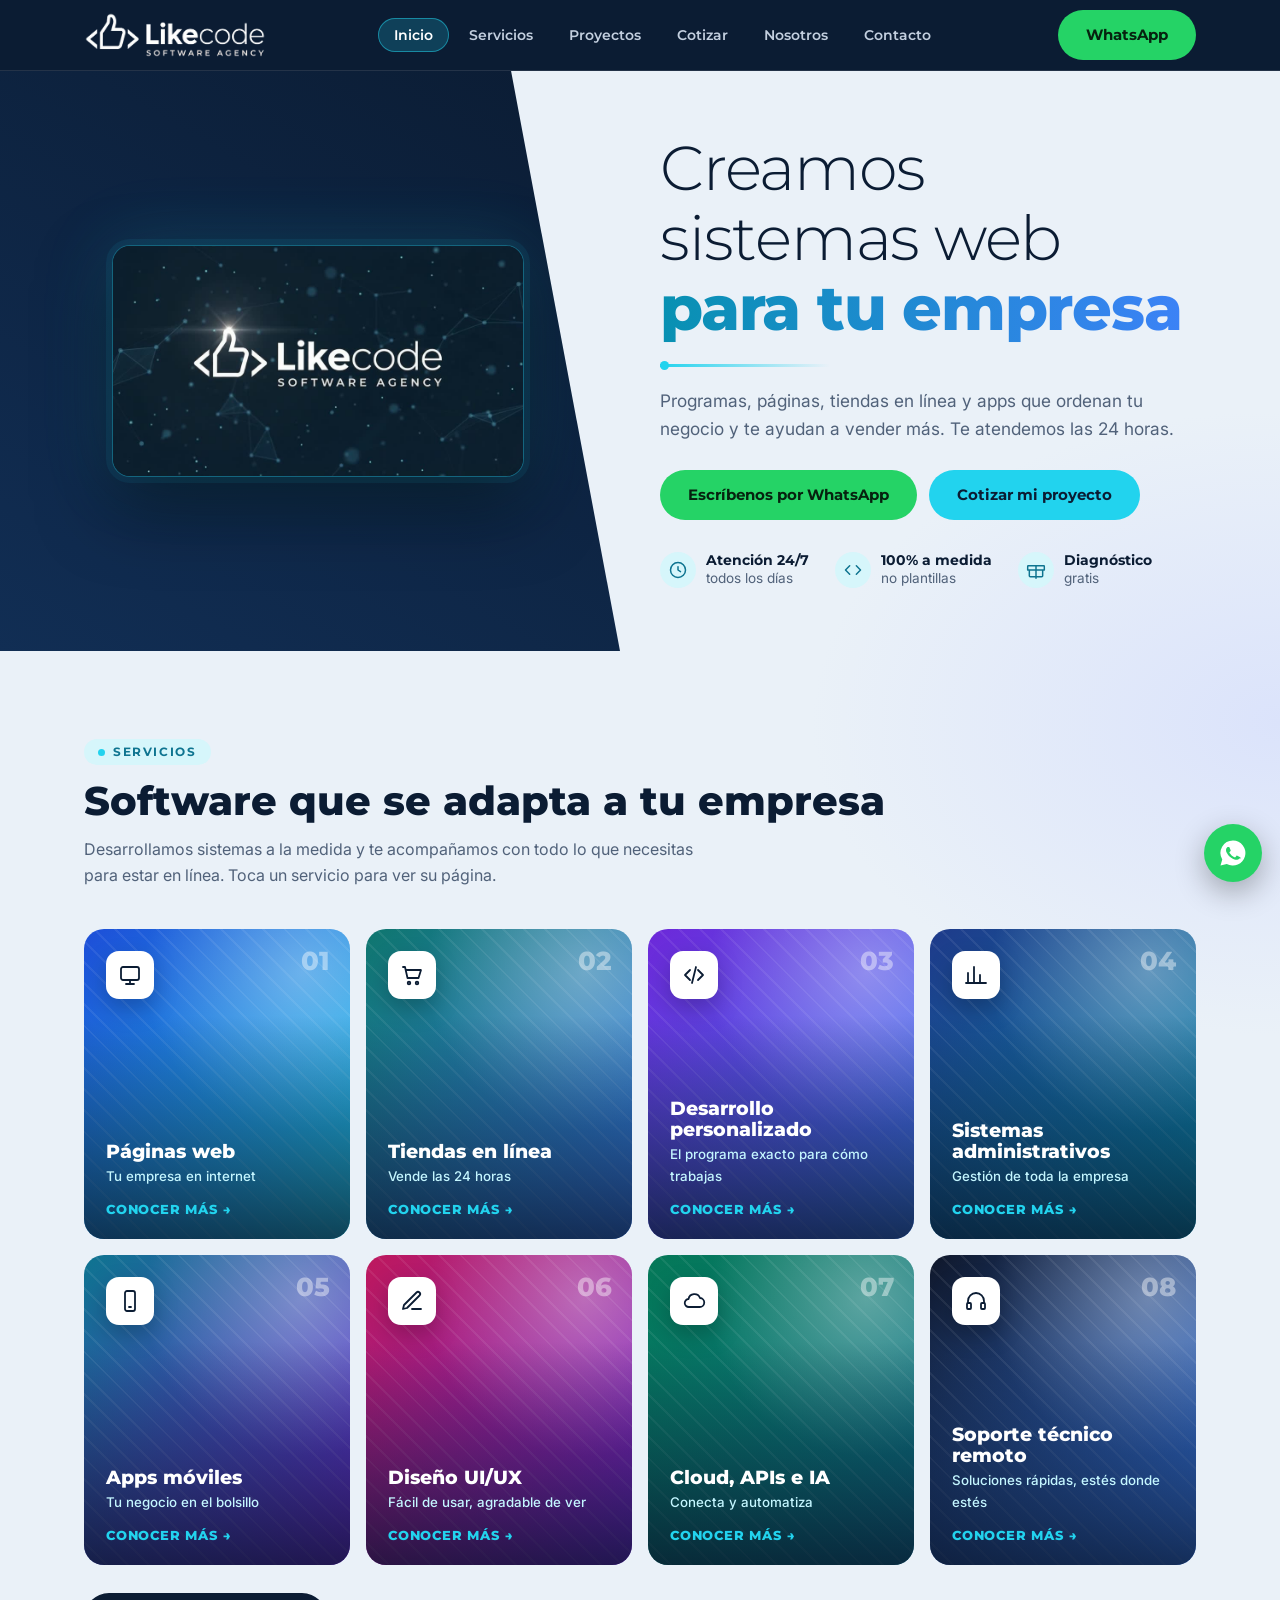
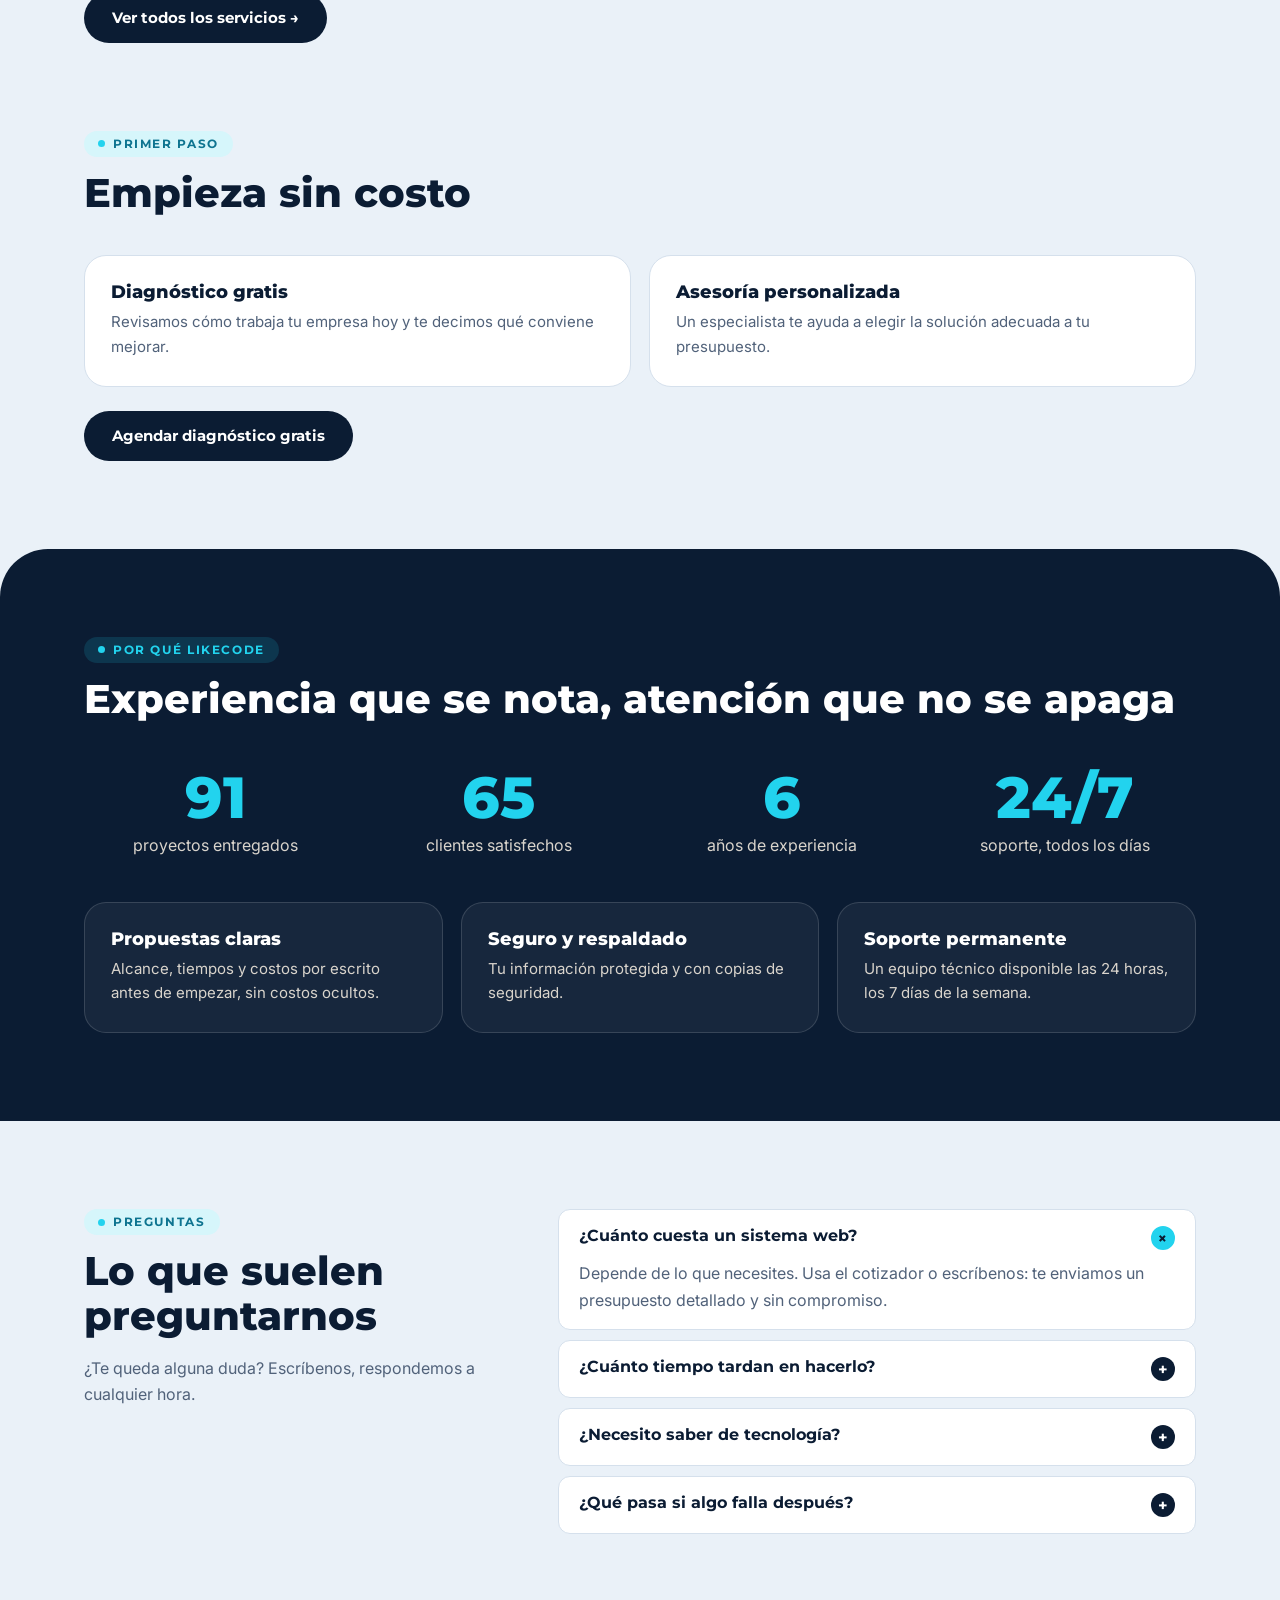
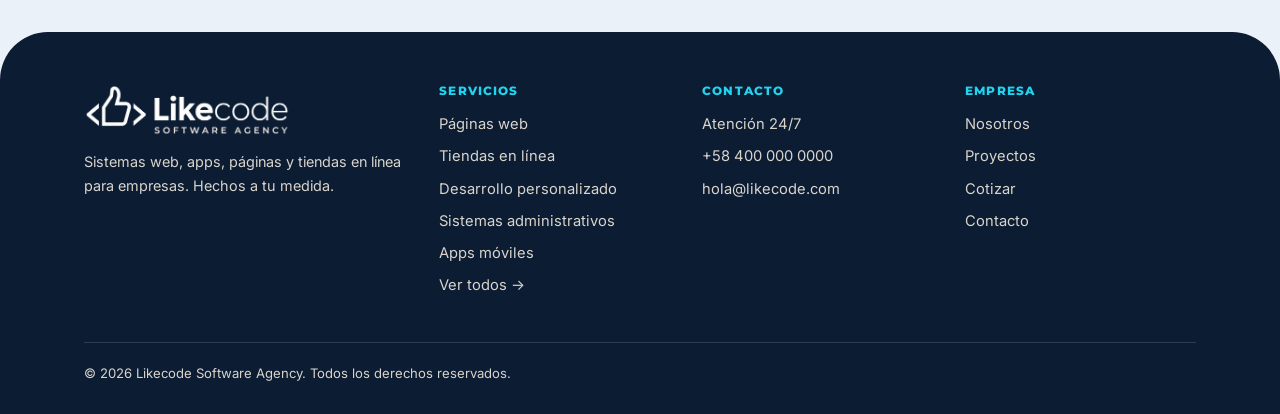
==== index.html @ a8c899fa "Rename Likecode Software Agency.html to index.html" ====
<!DOCTYPE html>
<html lang="es">
<head>
<meta charset="utf-8">
<meta name="viewport" content="width=device-width, initial-scale=1, viewport-fit=cover">
<title>Likecode Software Agency | Sistemas web, tiendas en línea y software a medida</title>
<meta name="description" content="Likecode crea páginas web, tiendas en línea, apps y sistemas a la medida que ordenan tu negocio y te ayudan a vender más. Diagnóstico gratis.">
<link href="https://fonts.googleapis.com/css2?family=Inter:wght@400;500&family=Montserrat:wght@300;500;700;800&display=swap" rel="stylesheet">
<link rel="stylesheet" href="style.css">
</head>
<body>
<div class="spl" id="splash" aria-hidden="true"><video id="spv" muted playsinline preload="auto"></video></div><div class="spl-r" id="ring" aria-hidden="true"></div>
<svg width="0" height="0" style="position:absolute" aria-hidden="true"><symbol id="lg" viewBox="0 0 60 48"><g fill="none" stroke="currentColor" stroke-width="3.2" stroke-linecap="round" stroke-linejoin="round"><path d="M10 14 2 24l8 10M50 14l8 10-8 10"/><path d="M19 42V22h6l4-14a3.2 3.2 0 0 1 5.6 2.4L33.8 19H41a3.5 3.5 0 0 1 3.4 4.2l-2.6 14A4 4 0 0 1 38 42Z"/></g></symbol></svg>

<header><div class="w bar">
<a class="logo" href="#inicio" aria-label="Likecode Software Agency, inicio"><img src="[data-uri]" alt="Likecode Software Agency" width="183" height="46"></a>
<button class="menu" aria-expanded="false" aria-controls="nav" aria-label="Abrir menú"><span class="bars" aria-hidden="true"><i></i><i></i><i></i></span><span class="mtx">Menú</span></button>
<nav id="nav" aria-label="Principal"><a data-p="inicio" href="#inicio">Inicio</a><a data-p="servicios" href="#servicios">Servicios</a><a data-p="proyectos" href="#proyectos">Proyectos</a><a data-p="cotizar" href="#cotizar">Cotizar</a><a data-p="nosotros" href="#nosotros">Nosotros</a><a data-p="contacto" href="#contacto">Contacto</a></nav>
<a class="btn g" href="https://wa.me/584000000000" target="_blank" rel="noopener">WhatsApp</a>
</div></header>
<div class="scrim" id="scrim" aria-hidden="true"></div>

<main>
<!-- INICIO -->
<div class="view" id="v-inicio">
<section class="hero"><div class="w hg">
<div>
<h1>Creamos sistemas web <b>para tu empresa</b></h1><div class="ln"></div>
<p class="big">Programas, páginas, tiendas en línea y apps que ordenan tu negocio y te ayudan a vender más. Te atendemos las 24 horas.</p>
<div class="row"><a class="btn g" href="https://wa.me/584000000000" target="_blank" rel="noopener">Escríbenos por WhatsApp</a><a class="btn c" href="#cotizar">Cotizar mi proyecto</a></div>
<div class="bd"><div><svg class="i" viewBox="0 0 24 24"><path d="M12 8v4l3 2"/><circle cx="12" cy="12" r="9"/></svg><span><b>Atención 24/7</b>todos los días</span></div><div><svg class="i" viewBox="0 0 24 24"><path d="m8 7-5 5 5 5M16 7l5 5-5 5"/></svg><span><b>100% a medida</b>no plantillas</span></div><div><svg class="i" viewBox="0 0 24 24"><path d="M20 12v8H4v-8M2 7h20v5H2zM12 22V7"/></svg><span><b>Diagnóstico</b>gratis</span></div></div>
</div>
<div class="pn"><div class="vid"><video id="hv" autoplay muted loop playsinline preload="auto" poster="[data-uri]" aria-label="Animación del logo de Likecode Software Agency"><source src="[data-uri]" type="video/mp4"></video></div></div>
</div></section>

<section class="sec"><div class="w">
<div class="eb rv">Servicios</div><h2 class="rv">Software que se adapta a tu empresa</h2>
<p class="lead rv">Desarrollamos sistemas a la medida y te acompañamos con todo lo que necesitas para estar en línea. Toca un servicio para ver su página.</p>
<div class="sg" id="sg"></div>
<div class="row" style="margin-top:28px"><a class="btn n" href="#servicios">Ver todos los servicios →</a></div>
</div></section>

<section class="sec" style="padding-top:0"><div class="w">
<div class="eb rv">Primer paso</div><h2 class="rv">Empieza sin costo</h2><div class="lead"></div>
<div class="g2"><div class="cd rv"><h3>Diagnóstico gratis</h3><p>Revisamos cómo trabaja tu empresa hoy y te decimos qué conviene mejorar.</p></div><div class="cd rv d1"><h3>Asesoría personalizada</h3><p>Un especialista te ayuda a elegir la solución adecuada a tu presupuesto.</p></div></div>
<div class="row" style="margin-top:24px"><a class="btn n" href="#contacto">Agendar diagnóstico gratis</a></div>
</div></section>

<section class="sec dk"><div class="w">
<div class="eb rv">Por qué Likecode</div><h2 class="rv">Experiencia que se nota, atención que no se apaga</h2><div class="lead"></div>
<div class="st"><div><strong data-n="120">0</strong><span>proyectos entregados</span></div><div><strong data-n="85">0</strong><span>clientes satisfechos</span></div><div><strong data-n="8">0</strong><span>años de experiencia</span></div><div><strong>24/7</strong><span>soporte, todos los días</span></div></div>
<div class="g3"><div class="cd rv"><h3>Propuestas claras</h3><p>Alcance, tiempos y costos por escrito antes de empezar, sin costos ocultos.</p></div><div class="cd rv d1"><h3>Seguro y respaldado</h3><p>Tu información protegida y con copias de seguridad.</p></div><div class="cd rv d2"><h3>Soporte permanente</h3><p>Un equipo técnico disponible las 24 horas, los 7 días de la semana.</p></div></div>
</div></section>

<section class="sec"><div class="w fq">
<div><div class="eb rv">Preguntas</div><h2 class="rv">Lo que suelen preguntarnos</h2><p class="rv">¿Te queda alguna duda? Escríbenos, respondemos a cualquier hora.</p></div>
<div>
<details open><summary>¿Cuánto cuesta un sistema web?</summary><p>Depende de lo que necesites. Usa el cotizador o escríbenos: te enviamos un presupuesto detallado y sin compromiso.</p></details>
<details><summary>¿Cuánto tiempo tardan en hacerlo?</summary><p>Una página sencilla toma menos tiempo que un sistema completo. En el presupuesto te damos fechas claras para cada etapa.</p></details>
<details><summary>¿Necesito saber de tecnología?</summary><p>No. Tú nos cuentas cómo funciona tu negocio y nosotros nos encargamos del resto. Al final te enseñamos a usarlo.</p></details>
<details><summary>¿Qué pasa si algo falla después?</summary><p>Te atendemos las 24 horas, todos los días. También hacemos mantenimiento y copias de seguridad.</p></details>
</div></div></section>
</div>

<!-- SERVICIOS -->
<div class="view" id="v-servicios" hidden>
<section class="ph dk"><div class="w"><div class="bc">Inicio / Servicios</div><h1>Servicios</h1><p>Todo lo que tu empresa necesita para estar en línea, trabajar mejor y vender más.</p></div></section>
<section class="sec"><div class="w" id="grp"></div></section>
<section class="sec" style="padding-top:0"><div class="w cta"><h2>¿Por dónde empezar?</h2><p>Agenda un diagnóstico gratis: revisamos cómo trabaja tu empresa y te proponemos la solución adecuada a tu presupuesto.</p><div class="row"><a class="btn n" href="#contacto">Agendar diagnóstico gratis</a><a class="btn c" href="#cotizar">Usar el cotizador</a></div></div></section>
</div>

<!-- SERVICIO (dinámico) -->
<div class="view" id="v-servicio" hidden></div>

<!-- PROYECTOS -->
<div class="view" id="v-proyectos" hidden>
<section class="ph dk"><div class="w"><div class="bc">Inicio / Proyectos</div><h1>Proyectos</h1><p>Ejemplos de sistemas y páginas que construimos para empresas como la tuya.</p></div></section>
<section class="sec" id="pjs"></section>
<section class="sec" style="padding-top:0"><div class="w cta"><h2>¿Quieres un proyecto así?</h2><p>Cuéntanos tu idea y te preparamos un presupuesto sin compromiso.</p><div class="row"><a class="btn n" href="#cotizar">Cotizar mi proyecto</a><a class="btn g" href="https://wa.me/584000000000" target="_blank" rel="noopener">Hablar por WhatsApp</a></div></div></section>
</div>

<!-- COTIZAR -->
<div class="view" id="v-cotizar" hidden>
<section class="sec"><div class="w">
<div class="eb rv" style="margin-inline:auto">Cotizador</div><h2 class="rv" style="text-align:center">Cotiza tu proyecto en un minuto</h2>
<p class="lead rv" style="text-align:center;margin-inline:auto">Responde cuatro preguntas sencillas y te preparamos un presupuesto sin compromiso.</p>
<div class="wz"><div class="pr"><i id="pg"></i></div><div class="sp" id="sp"></div><div id="wb" aria-live="polite"></div>
<div class="wn"><button class="bk" id="bk" type="button">‹ Atrás</button><button class="btn c" id="nt" type="button">Siguiente</button></div></div>
</div></section>
</div>

<!-- NOSOTROS -->
<div class="view" id="v-nosotros" hidden>
<section class="ph dk"><div class="w"><div class="bc">Inicio / Nosotros</div><h1>Nosotros</h1><p>Un equipo de ingenieros, diseñadores y estrategas que trabaja como una extensión de tu empresa.</p></div></section>
<section class="sec"><div class="w dt">
<div class="art" style="--g1:#1d4ed8;--g2:#22d3ee"><i></i><i></i><i></i><svg class="i" viewBox="0 0 24 24"><path d="m8 7-5 5 5 5M16 7l5 5-5 5M14 4l-4 16"/></svg></div>
<div><div class="eb rv">Misión</div><h2>Software hecho con cercanía</h2><p class="sb">Misión</p><p>Crear software útil que haga más simple el trabajo y la vida de las personas. Cada proyecto parte de un diagnóstico de tus procesos, se entrega con capacitación para tu equipo y queda respaldado por soporte permanente.</p><ul class="ck"><li>Transparencia en alcance, tiempos y costos</li><li>Calidad de código y diseño cuidado</li><li>Trato cercano y atención 24/7</li></ul></div>
</div></section>
<section class="sec dk"><div class="w"><div class="eb rv">Proceso</div><h2 class="rv">Así trabajamos</h2><div class="lead"></div>
<ol class="tl"><li class="rv"><h3>Te escuchamos</h3><p>Conversamos sobre tu negocio y lo que quieres lograr.</p></li><li class="rv d1"><h3>Te proponemos</h3><p>Recibes un presupuesto claro, con tiempos y precio.</p></li><li class="rv d2"><h3>Lo construimos</h3><p>Te mostramos avances para que opines en cada etapa.</p></li><li class="rv d3"><h3>Te acompañamos</h3><p>Soporte 24/7 y mejoras cuando tu negocio crezca.</p></li></ol></div></section>
<section class="sec"><div class="w"><div class="eb rv" style="margin-inline:auto">Equipo</div><h2 class="rv" style="text-align:center">El equipo</h2><p class="lead rv" style="text-align:center;margin-inline:auto">Las personas que desarrollan, instalan y dan soporte a tus sistemas.</p><div class="g4" id="tm"></div></div></section>
</div>

<!-- CONTACTO -->
<div class="view" id="v-contacto" hidden>
<section class="ph dk"><div class="w"><div class="bc">Inicio / Contacto</div><h1>Contacto</h1><p>Escríbenos por WhatsApp o llámanos. Respondemos a cualquier hora.</p></div></section>
<section class="sec"><div class="w">
<div class="ci"><div><small>WhatsApp</small>+58 400 000 0000</div><div><small>Teléfono</small>+58 400 000 0000</div><div><small>Correo</small>hola@likecode.com</div><div><small>Horario</small>24 horas, los 7 días</div></div>
<div class="cg">
<div class="cp"><h2>Hablemos de tu proyecto</h2><p>La forma más rápida es WhatsApp. Te respondemos a cualquier hora.</p><a class="btn g" href="https://wa.me/584000000000" target="_blank" rel="noopener" style="margin-top:12px">Escribir por WhatsApp</a></div>
<form class="fm" id="f"><h3 style="margin-bottom:6px">¿Prefieres escribirnos aquí?</h3><p style="margin:0 0 18px;font-size:.9rem">Al enviar, se abre WhatsApp con tu mensaje listo. Todos los campos son obligatorios.</p>
<div class="f"><div><label for="n">Nombre y apellido</label><input id="n" required autocomplete="name"></div><div><label for="o">Empresa o negocio</label><input id="o" required autocomplete="organization"></div></div>
<div class="f"><div><label for="e">Correo electrónico</label><input id="e" type="email" required autocomplete="email"></div><div><label for="p">Teléfono</label><input id="p" type="tel" required autocomplete="tel"></div></div>
<div class="ff"><label for="t">¿Qué te interesa?</label><select id="t"></select></div>
<div class="ff"><label for="m">Cuéntanos qué necesitas</label><textarea id="m" rows="4" maxlength="1000" required></textarea></div>
<button class="btn c" type="submit">Enviar por WhatsApp</button></form>
</div></div></section>
</div>
</main>

<a class="wa" href="https://wa.me/584000000000" target="_blank" rel="noopener" aria-label="Escribir por WhatsApp"><svg viewBox="0 0 24 24"><path d="M12 2a10 10 0 0 0-8.600 15.100L2 22l5-1.300A10 10 0 1 0 12 2Zm5.300 14.200c-.2.600-1.300 1.200-1.800 1.200-.5.100-1 .2-3.300-.7-2.800-1.200-4.600-4-4.700-4.200-.1-.2-1.100-1.500-1.100-2.800s.7-2 1-2.300c.2-.3.500-.3.700-.3h.5c.2 0 .4 0 .6.500l.9 2.100c.1.200.1.400 0 .5l-.4.600-.4.400c-.1.200-.3.300-.1.600.2.300.8 1.300 1.700 2.100 1.200 1 2.100 1.300 2.400 1.500.3.100.5.100.6-.1l.9-1.100c.2-.3.400-.2.600-.1l2 1c.3.100.5.200.5.300.1.200.1.800-.1 1.400Z"/></svg></a>

<footer><div class="w">
<div class="fg">
<div><a class="logo" href="#inicio" aria-label="Likecode Software Agency, inicio"><img src="[data-uri]" alt="Likecode Software Agency" width="206" height="52"></a><p style="margin-top:14px;font-size:.9rem;color:#D9D4CC">Sistemas web, apps, páginas y tiendas en línea para empresas. Hechos a tu medida.</p></div>
<div><h4>Servicios</h4><ul id="fs"></ul></div>
<div><h4>Contacto</h4><ul><li>Atención 24/7</li><li><a href="https://wa.me/584000000000">+58 400 000 0000</a></li><li><a href="mailto:hola@likecode.com">hola@likecode.com</a></li></ul></div>
<div><h4>Empresa</h4><ul><li><a href="#nosotros">Nosotros</a></li><li><a href="#proyectos">Proyectos</a></li><li><a href="#cotizar">Cotizar</a></li><li><a href="#contacto">Contacto</a></li></ul></div>
</div>
<div class="cr">© 2026 Likecode Software Agency. Todos los derechos reservados.</div>
</div></footer>

<script src="script.js"></script>
</body>
</html>
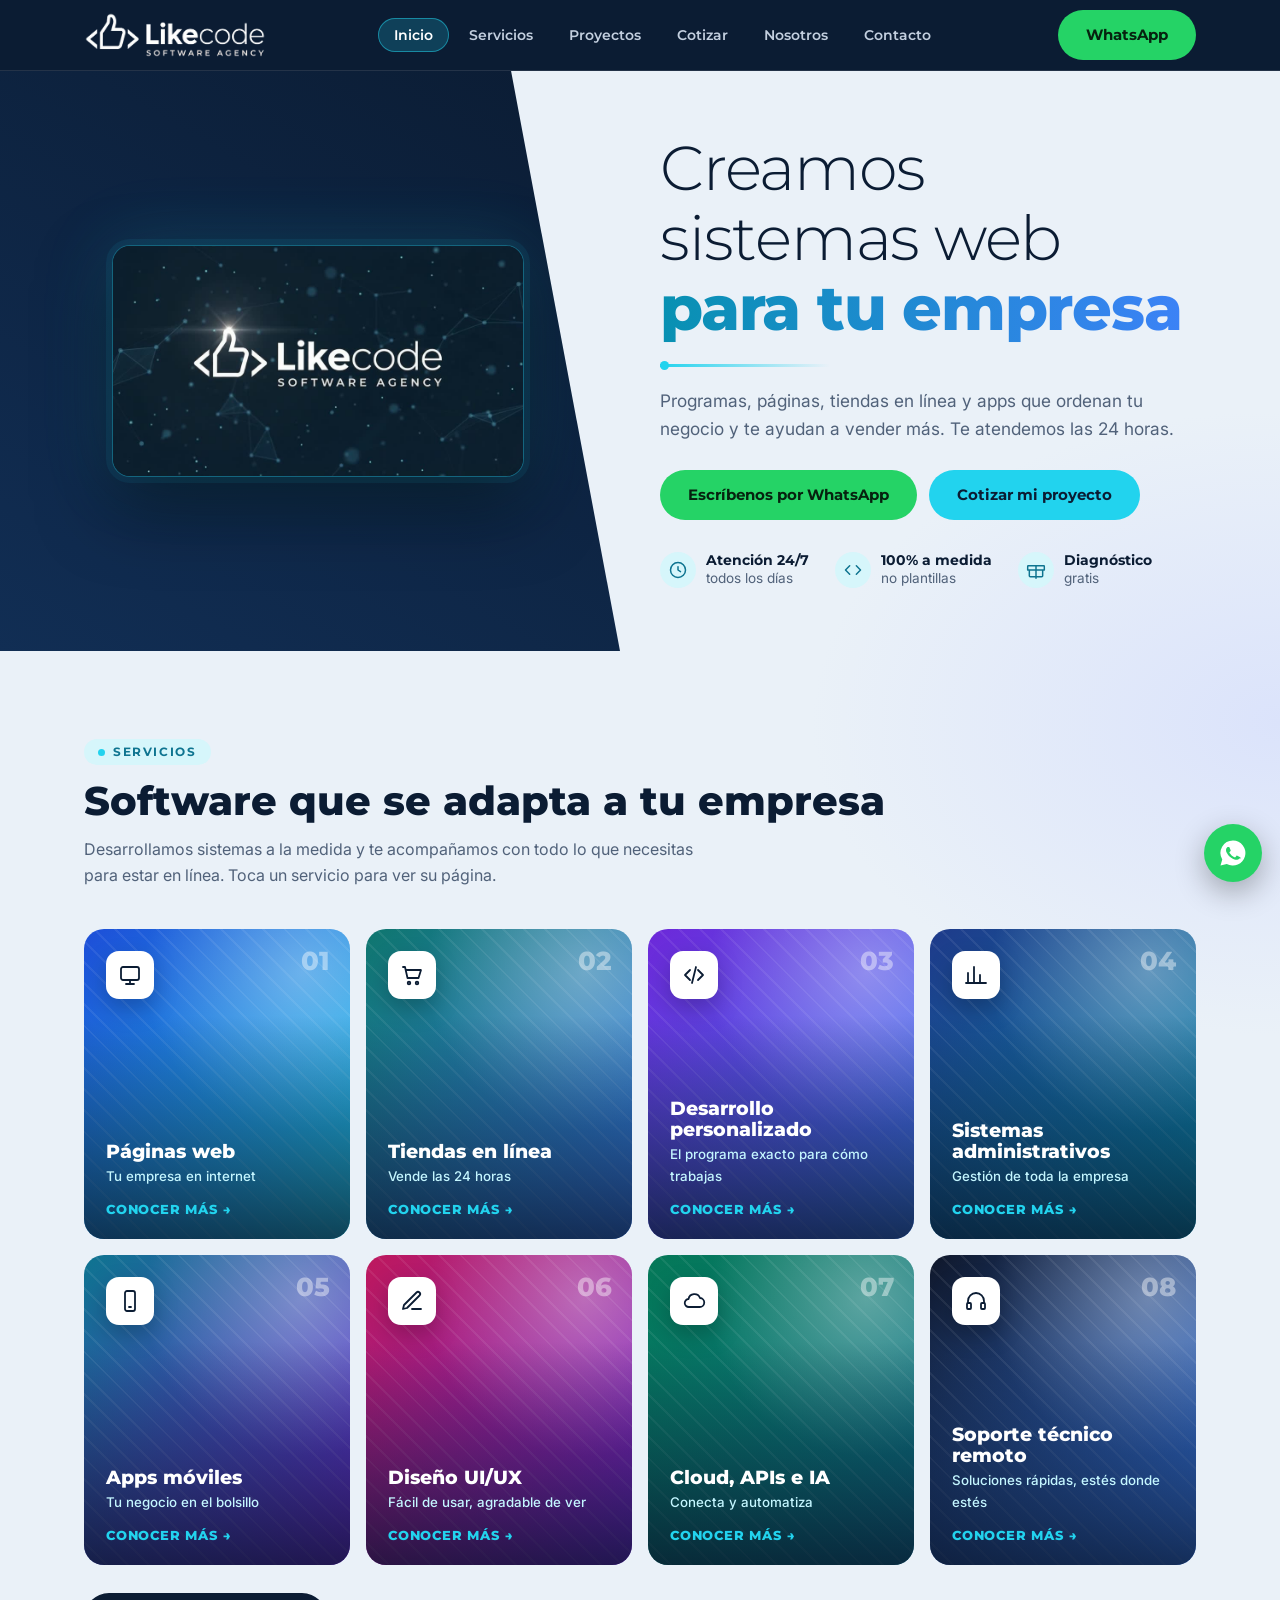
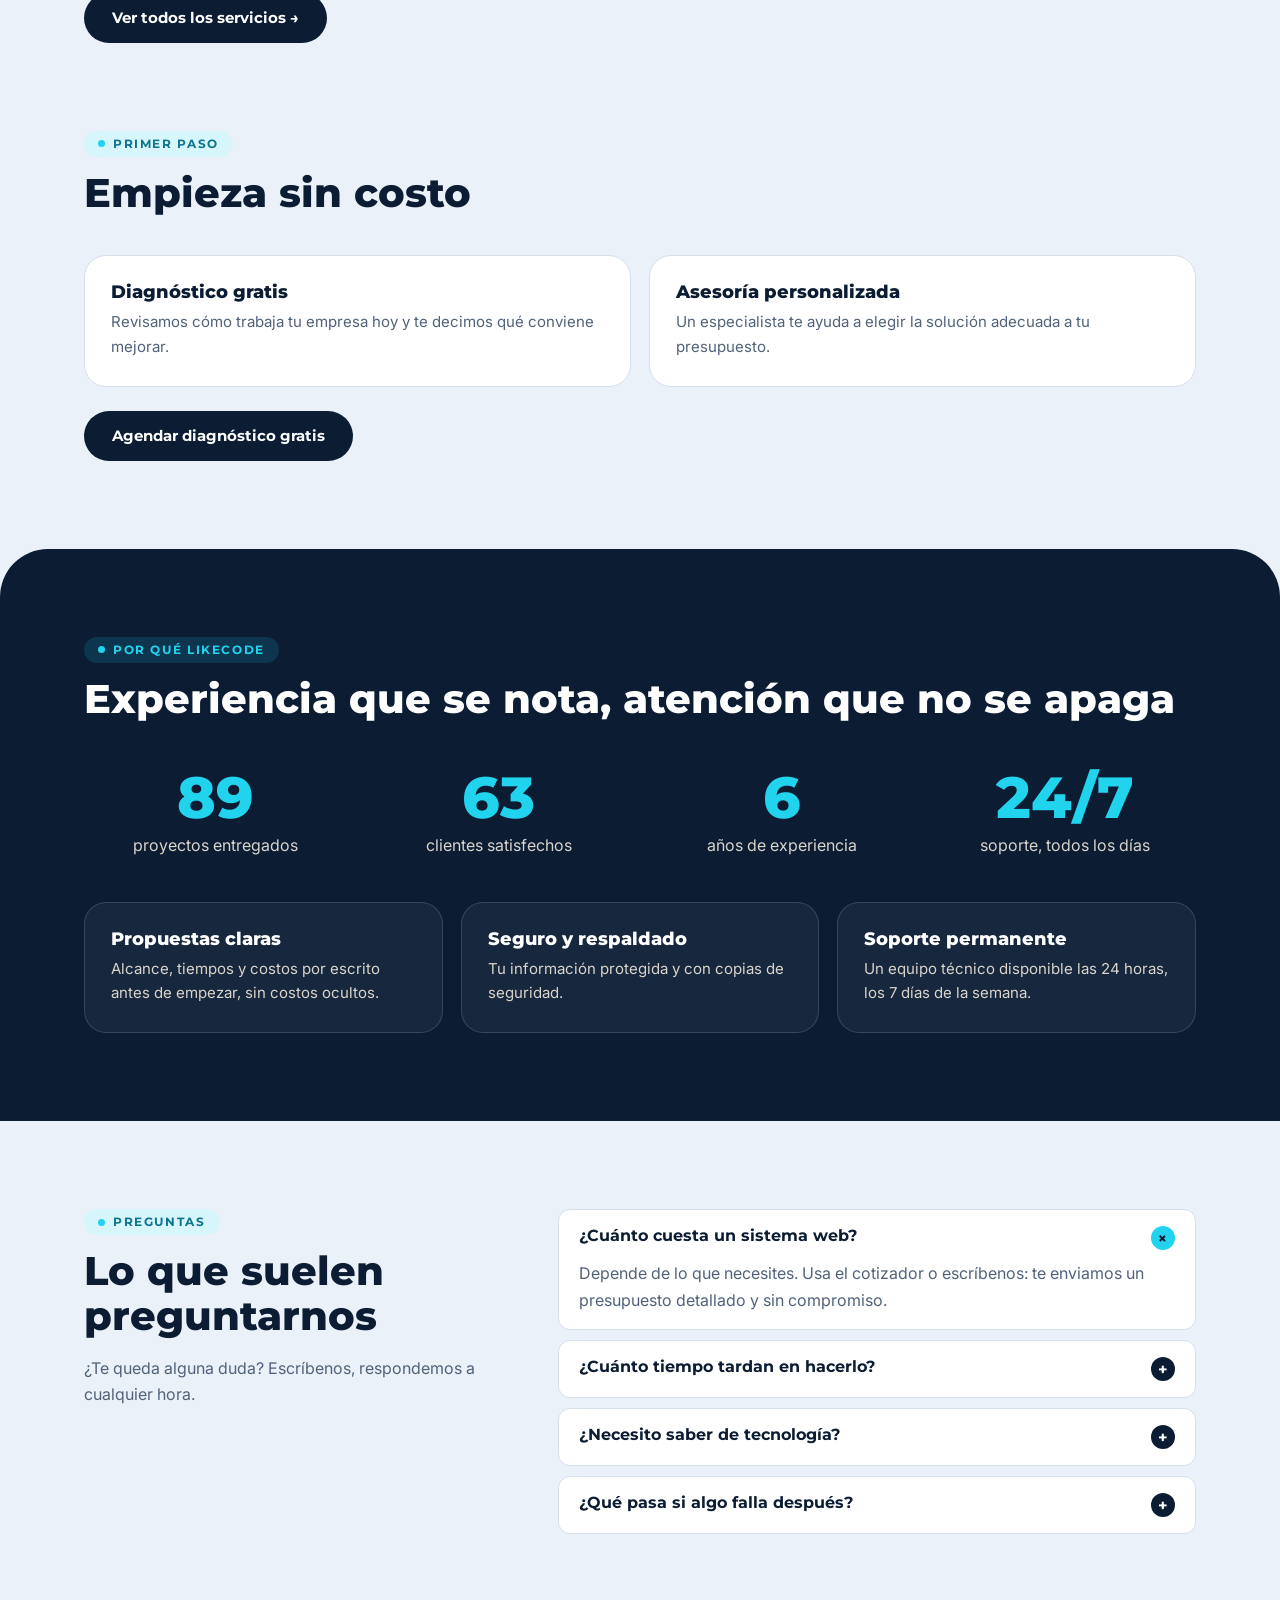
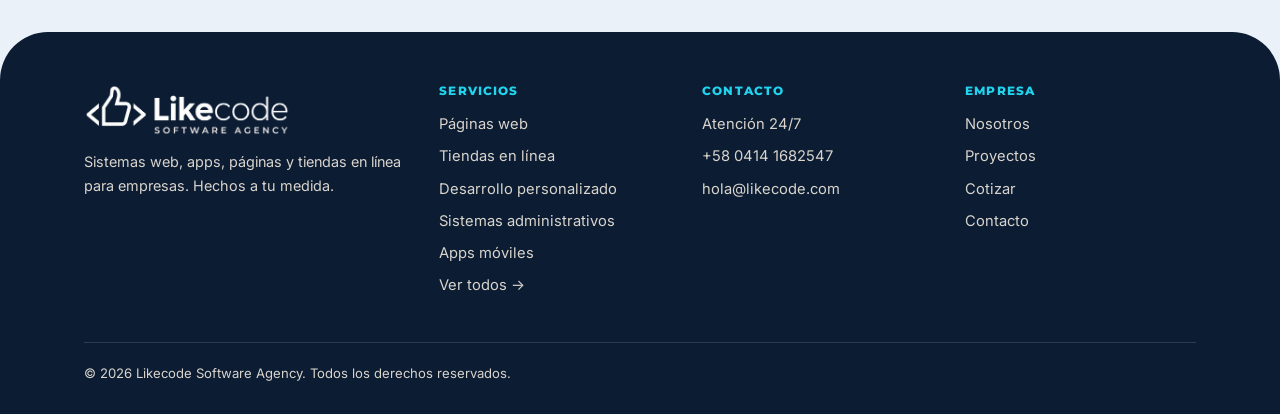
==== commit 12d86883: "Update index.html" ====
--- a/index.html
+++ b/index.html
@@ -16,7 +16,7 @@
 <a class="logo" href="#inicio" aria-label="Likecode Software Agency, inicio"><img src="[data-uri]" alt="Likecode Software Agency" width="183" height="46"></a>
 <button class="menu" aria-expanded="false" aria-controls="nav" aria-label="Abrir menú"><span class="bars" aria-hidden="true"><i></i><i></i><i></i></span><span class="mtx">Menú</span></button>
 <nav id="nav" aria-label="Principal"><a data-p="inicio" href="#inicio">Inicio</a><a data-p="servicios" href="#servicios">Servicios</a><a data-p="proyectos" href="#proyectos">Proyectos</a><a data-p="cotizar" href="#cotizar">Cotizar</a><a data-p="nosotros" href="#nosotros">Nosotros</a><a data-p="contacto" href="#contacto">Contacto</a></nav>
-<a class="btn g" href="https://wa.me/584000000000" target="_blank" rel="noopener">WhatsApp</a>
+<a class="btn g" href="https://wa.me/584141682547" target="_blank" rel="noopener">WhatsApp</a>
 </div></header>
 <div class="scrim" id="scrim" aria-hidden="true"></div>
 
@@ -27,7 +27,7 @@
 <div>
 <h1>Creamos sistemas web <b>para tu empresa</b></h1><div class="ln"></div>
 <p class="big">Programas, páginas, tiendas en línea y apps que ordenan tu negocio y te ayudan a vender más. Te atendemos las 24 horas.</p>
-<div class="row"><a class="btn g" href="https://wa.me/584000000000" target="_blank" rel="noopener">Escríbenos por WhatsApp</a><a class="btn c" href="#cotizar">Cotizar mi proyecto</a></div>
+<div class="row"><a class="btn g" href="https://wa.me/584141682547" target="_blank" rel="noopener">Escríbenos por WhatsApp</a><a class="btn c" href="#cotizar">Cotizar mi proyecto</a></div>
 <div class="bd"><div><svg class="i" viewBox="0 0 24 24"><path d="M12 8v4l3 2"/><circle cx="12" cy="12" r="9"/></svg><span><b>Atención 24/7</b>todos los días</span></div><div><svg class="i" viewBox="0 0 24 24"><path d="m8 7-5 5 5 5M16 7l5 5-5 5"/></svg><span><b>100% a medida</b>no plantillas</span></div><div><svg class="i" viewBox="0 0 24 24"><path d="M20 12v8H4v-8M2 7h20v5H2zM12 22V7"/></svg><span><b>Diagnóstico</b>gratis</span></div></div>
 </div>
 <div class="pn"><div class="vid"><video id="hv" autoplay muted loop playsinline preload="auto" poster="[data-uri]" aria-label="Animación del logo de Likecode Software Agency"><source src="[data-uri]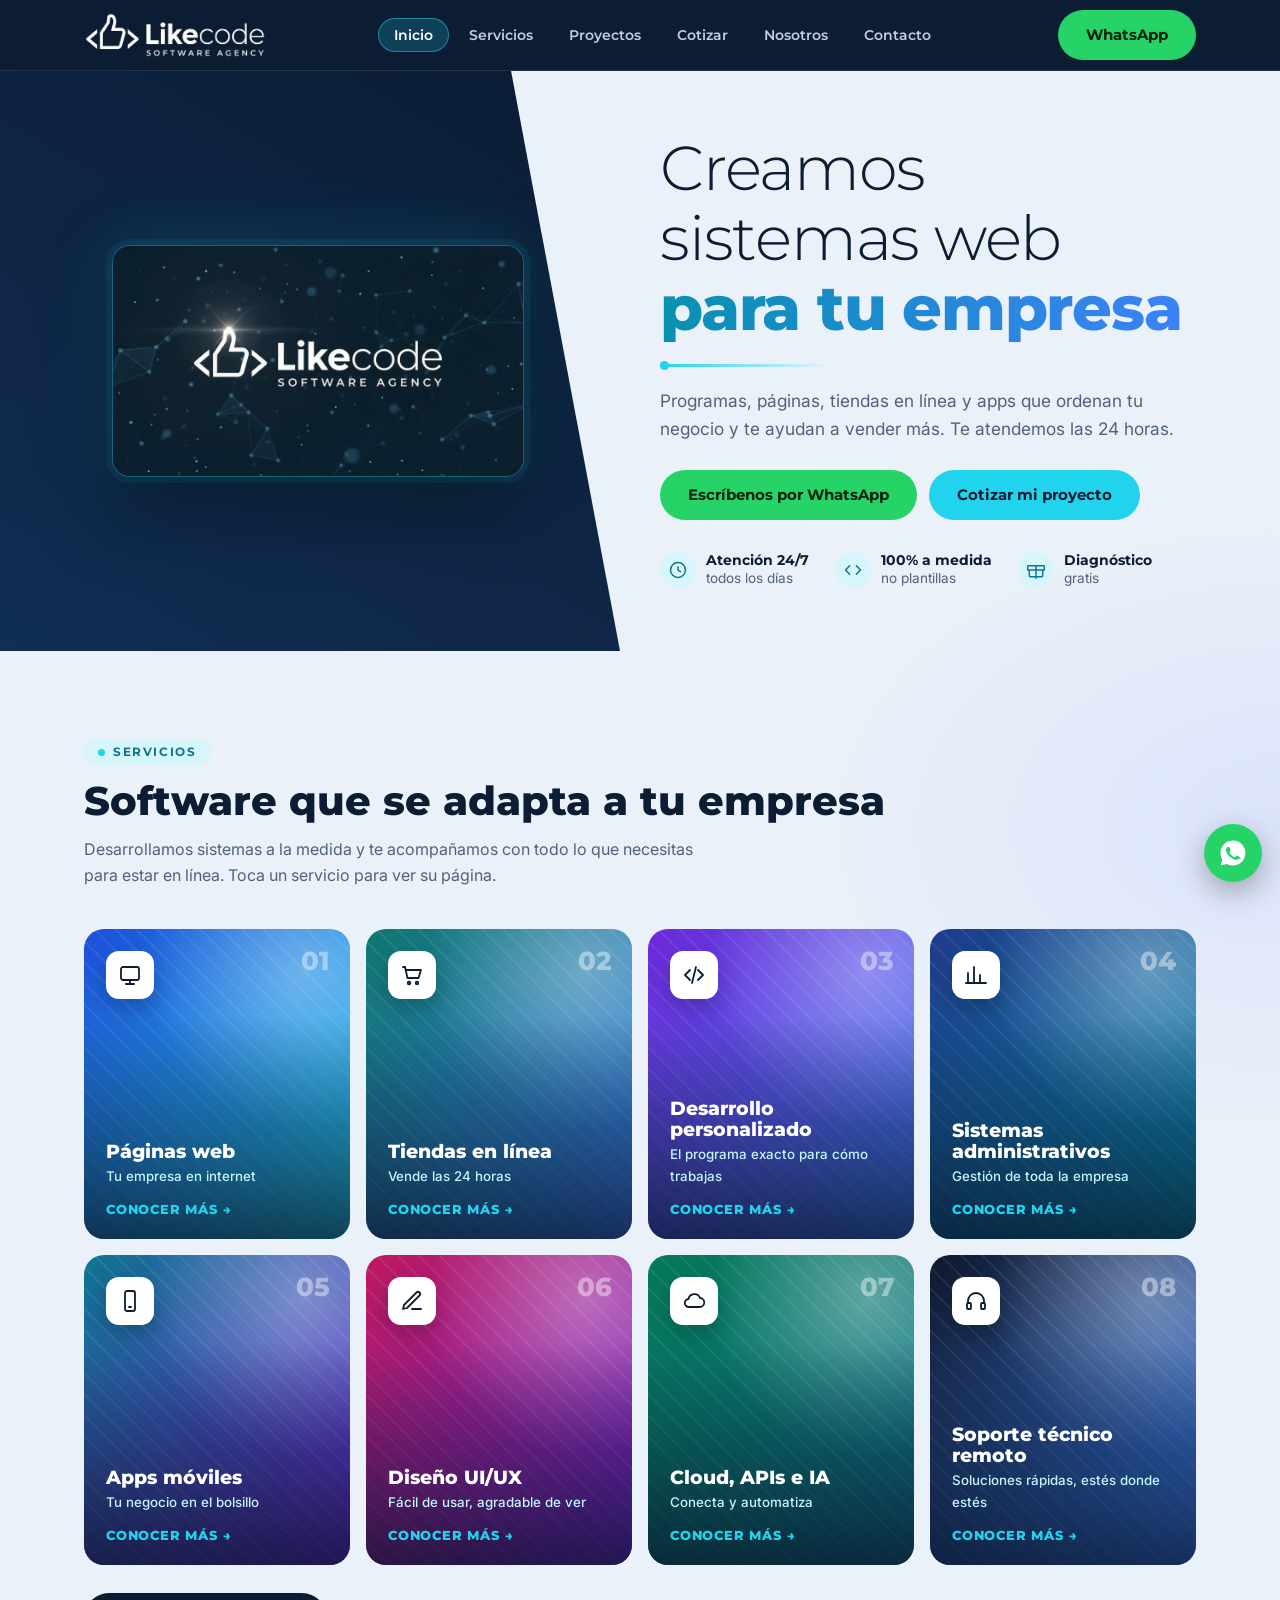
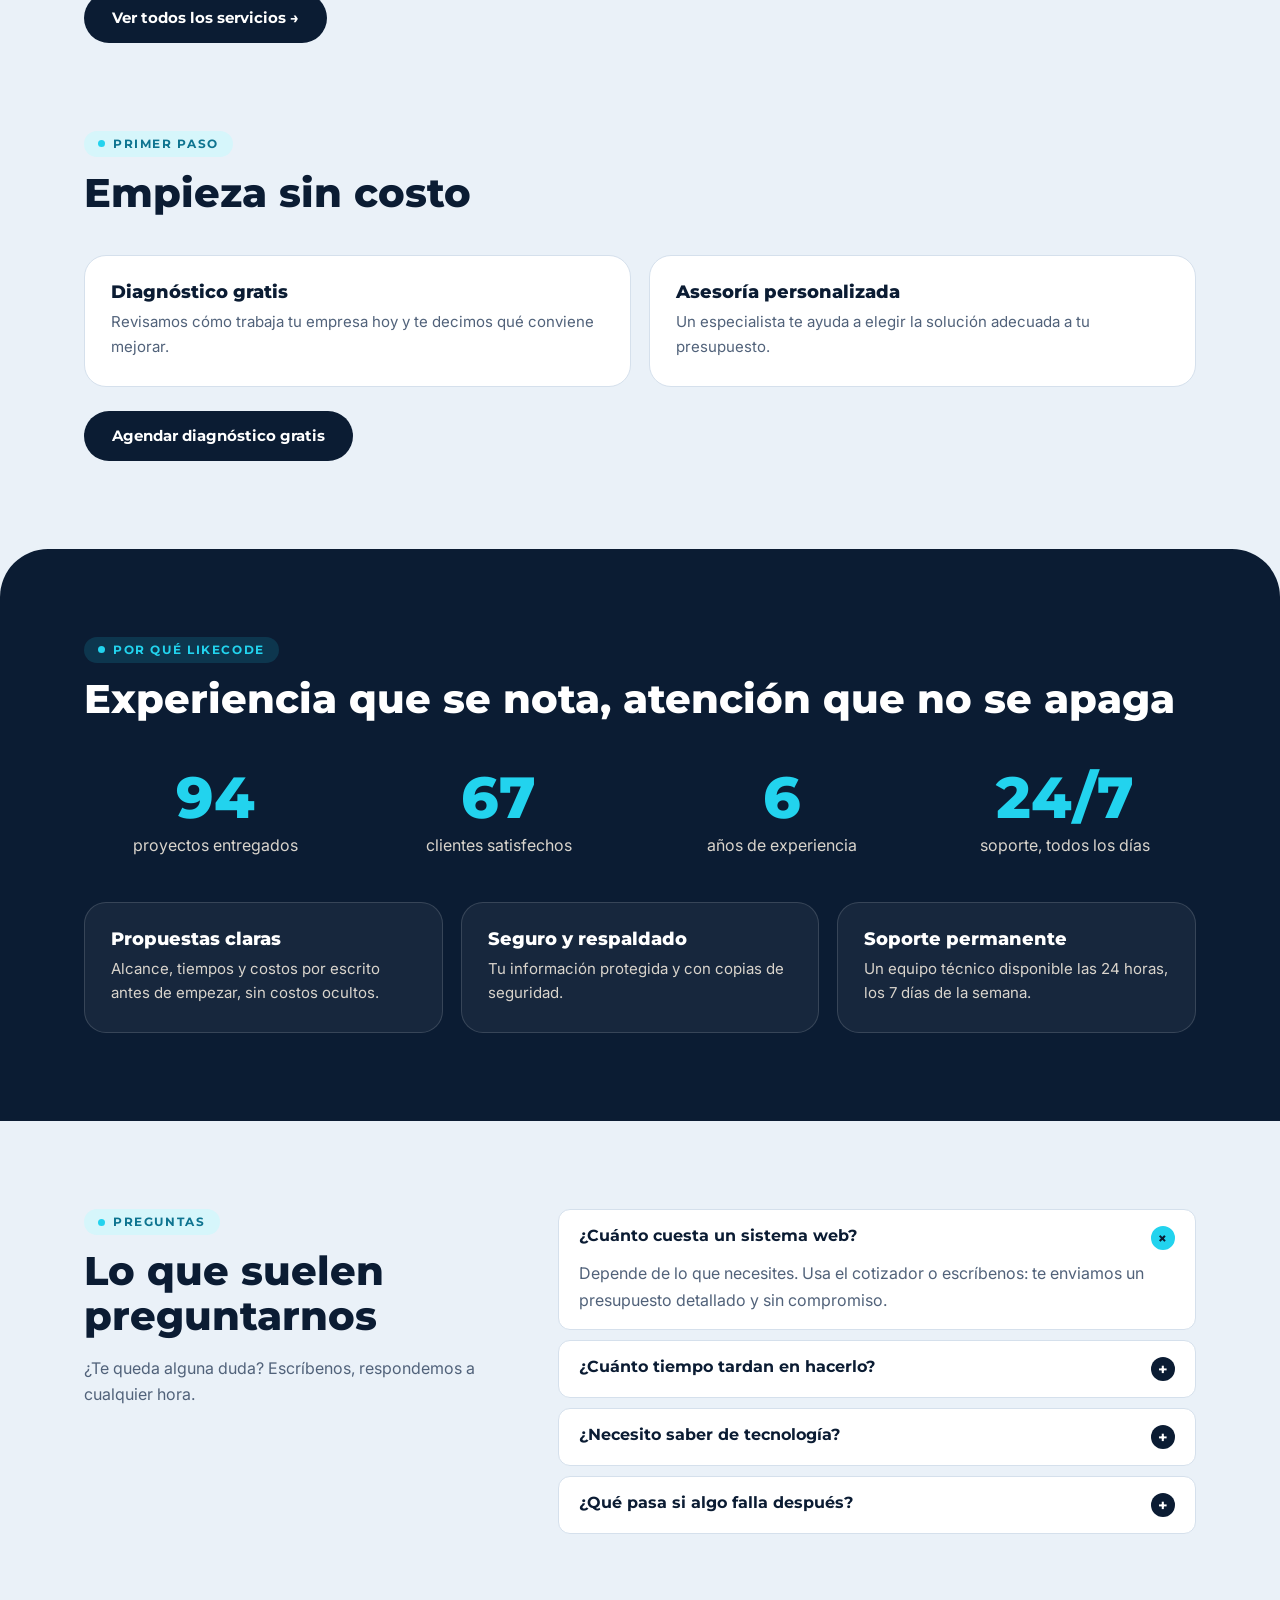
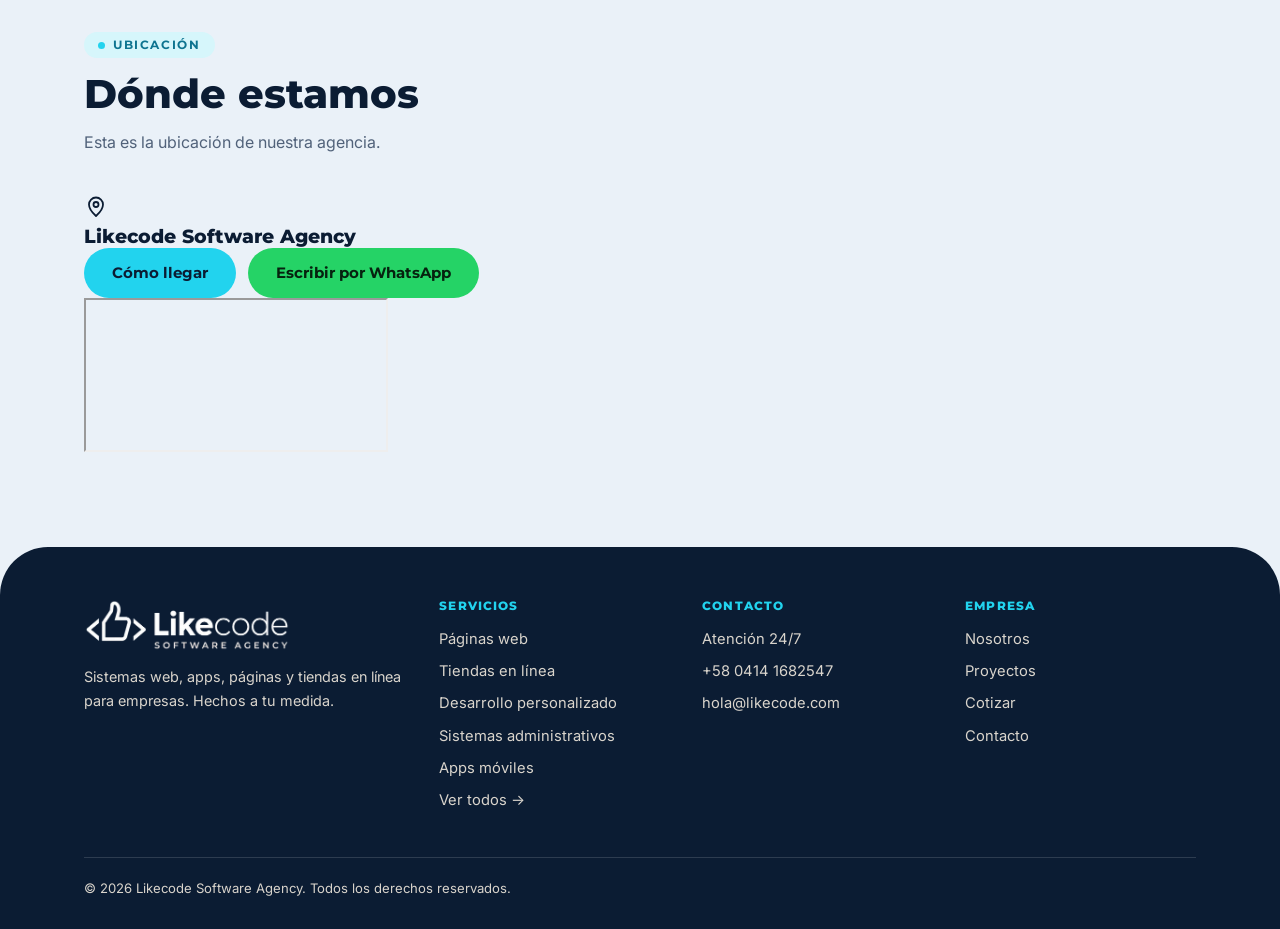
==== commit 1dbe972e: "Update print statement from 'Hello' to 'Goodbye'" ====
--- a/index.html
+++ b/index.html
@@ -60,6 +60,19 @@
 <details><summary>¿Necesito saber de tecnología?</summary><p>No. Tú nos cuentas cómo funciona tu negocio y nosotros nos encargamos del resto. Al final te enseñamos a usarlo.</p></details>
 <details><summary>¿Qué pasa si algo falla después?</summary><p>Te atendemos las 24 horas, todos los días. También hacemos mantenimiento y copias de seguridad.</p></details>
 </div></div></section>
+<section class="sec" style="padding-top:0"><div class="w">
+<div class="eb rv">Ubicación</div><h2 class="rv">Dónde estamos</h2>
+<p class="lead rv">Esta es la ubicación de nuestra agencia.</p>
+<div class="loc rv">
+<div class="loc-i">
+<span class="loc-p"><svg class="i" viewBox="0 0 24 24" aria-hidden="true"><path d="M12 21s7-6.2 7-11.5a7 7 0 0 0-14 0C5 14.800 12 21 12 21Z"/><circle cx="12" cy="9.500" r="2.500"/></svg></span>
+<h3>Likecode Software Agency</h3>
+<address id="la"></address>
+<div class="row"><a class="btn c" id="ld" href="https://www.google.com/maps" target="_blank" rel="noopener">Cómo llegar</a><a class="btn g" href="https://wa.me/584141682547" target="_blank" rel="noopener">Escribir por WhatsApp</a></div>
+</div>
+<div class="loc-m"><iframe id="lm" title="Mapa con la ubicación de Likecode Software Agency" loading="lazy" referrerpolicy="no-referrer-when-downgrade" allowfullscreen></iframe></div>
+</div>
+</div></section>
 </div>
 
 <!-- SERVICIOS -->
@@ -83,7 +96,7 @@
 <div class="view" id="v-cotizar" hidden>
 <section class="sec"><div class="w">
 <div class="eb rv" style="margin-inline:auto">Cotizador</div><h2 class="rv" style="text-align:center">Cotiza tu proyecto en un minuto</h2>
-<p class="lead rv" style="text-align:center;margin-inline:auto">Responde cuatro preguntas sencillas y te preparamos un presupuesto sin compromiso.</p>
+<p class="lead rv" style="text-align:center;margin-inline:auto">Elige tus servicios, responde unas preguntas sencillas y te preparamos un presupuesto sin compromiso.</p>
 <div class="wz"><div class="pr"><i id="pg"></i></div><div class="sp" id="sp"></div><div id="wb" aria-live="polite"></div>
 <div class="wn"><button class="bk" id="bk" type="button">‹ Atrás</button><button class="btn c" id="nt" type="button">Siguiente</button></div></div>
 </div></section>
--- a/style.css
+++ b/style.css
@@ -171,6 +171,9 @@
 .tm{text-align:center}
 .av{width:84px;height:84px;border-radius:50%;margin:0 auto 14px;display:grid;place-items:center;font:800 1.4rem var(--h);color:var(--ink);background:linear-gradient(135deg,var(--acc),var(--ac2))}
 .tm small{color:var(--link);font-weight:500;display:block;margin-bottom:8px}
+.tm-social{display:flex;justify-content:center;gap:8px;flex-wrap:wrap;margin-top:16px}
+.tm-social .btn{font-size:.8rem;padding:9px 16px}
+.tm-placeholder{min-height:220px}
 .fq{display:grid;grid-template-columns:.8fr 1.2fr;gap:48px}
 @media(max-width:900px){.fq{grid-template-columns:1fr}}
 details{background:#fff;border:1px solid var(--ln);border-radius:12px;padding:16px 20px;margin-bottom:10px}
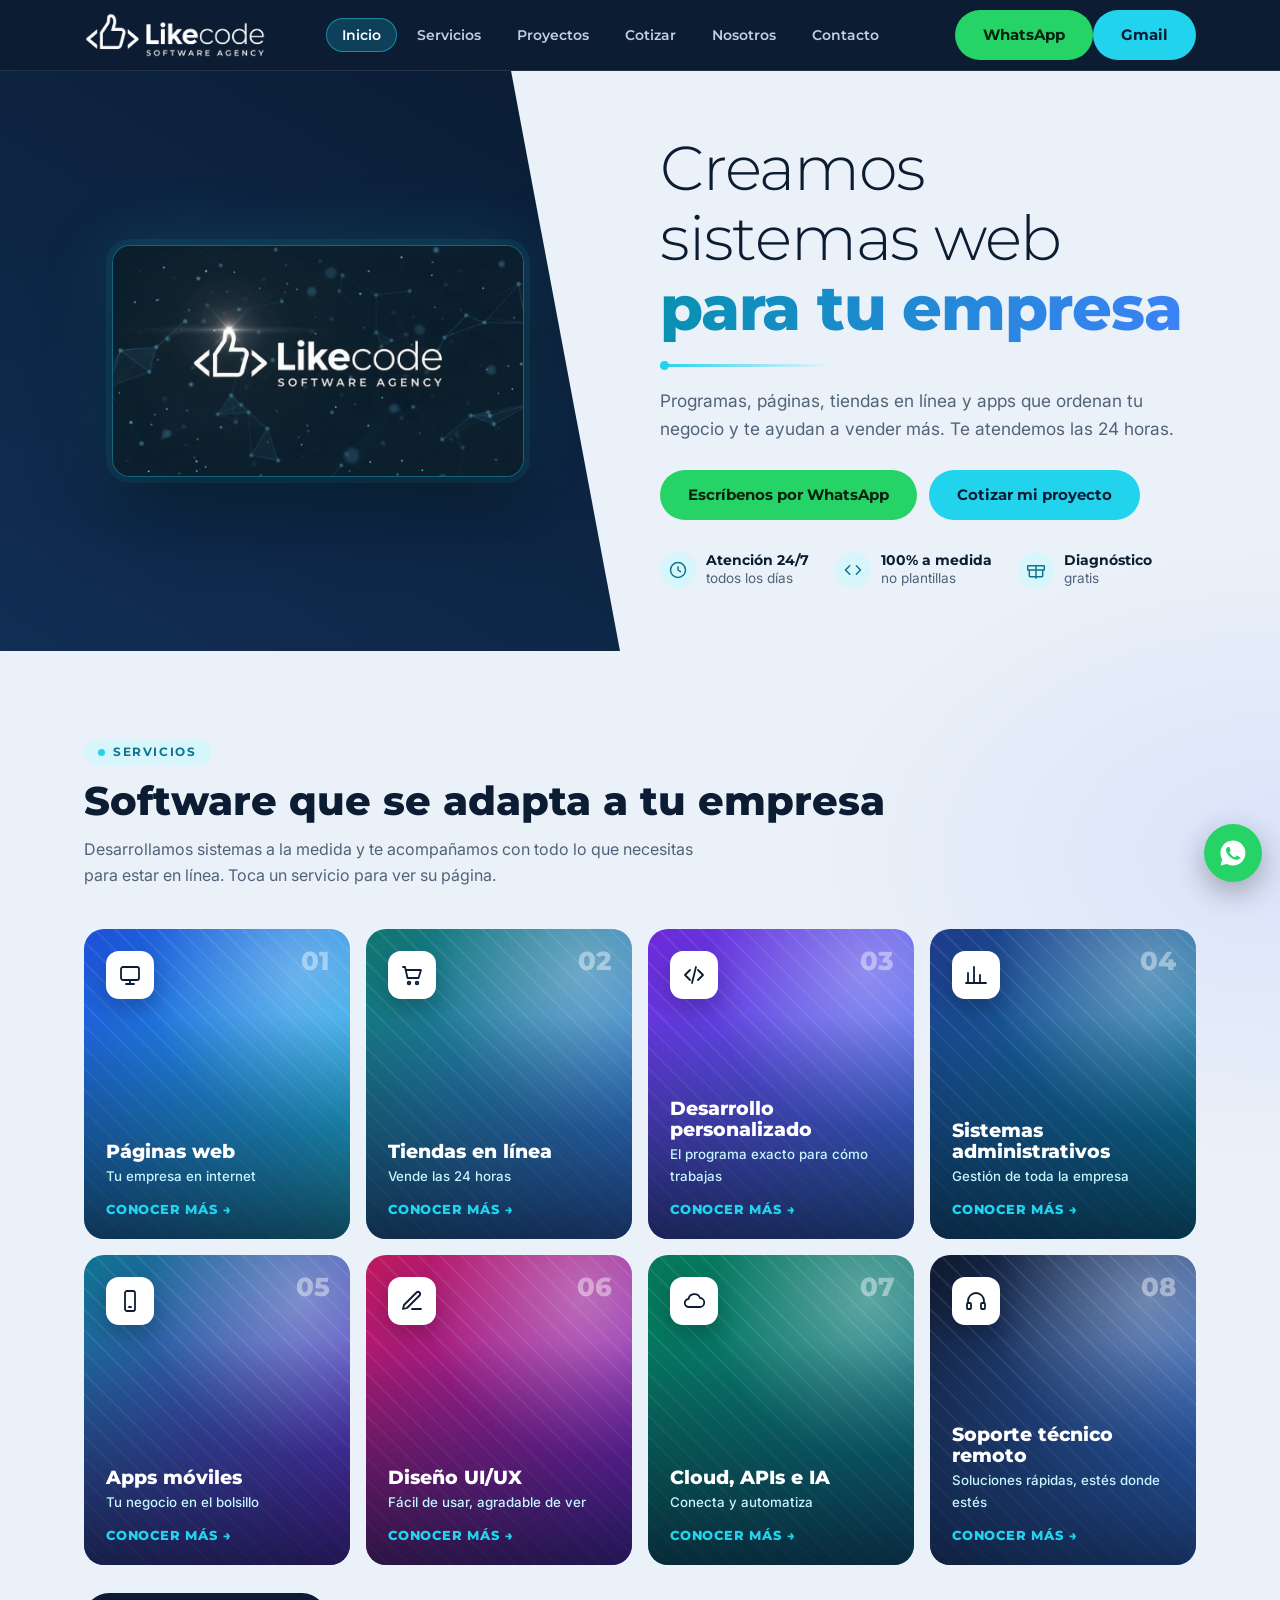
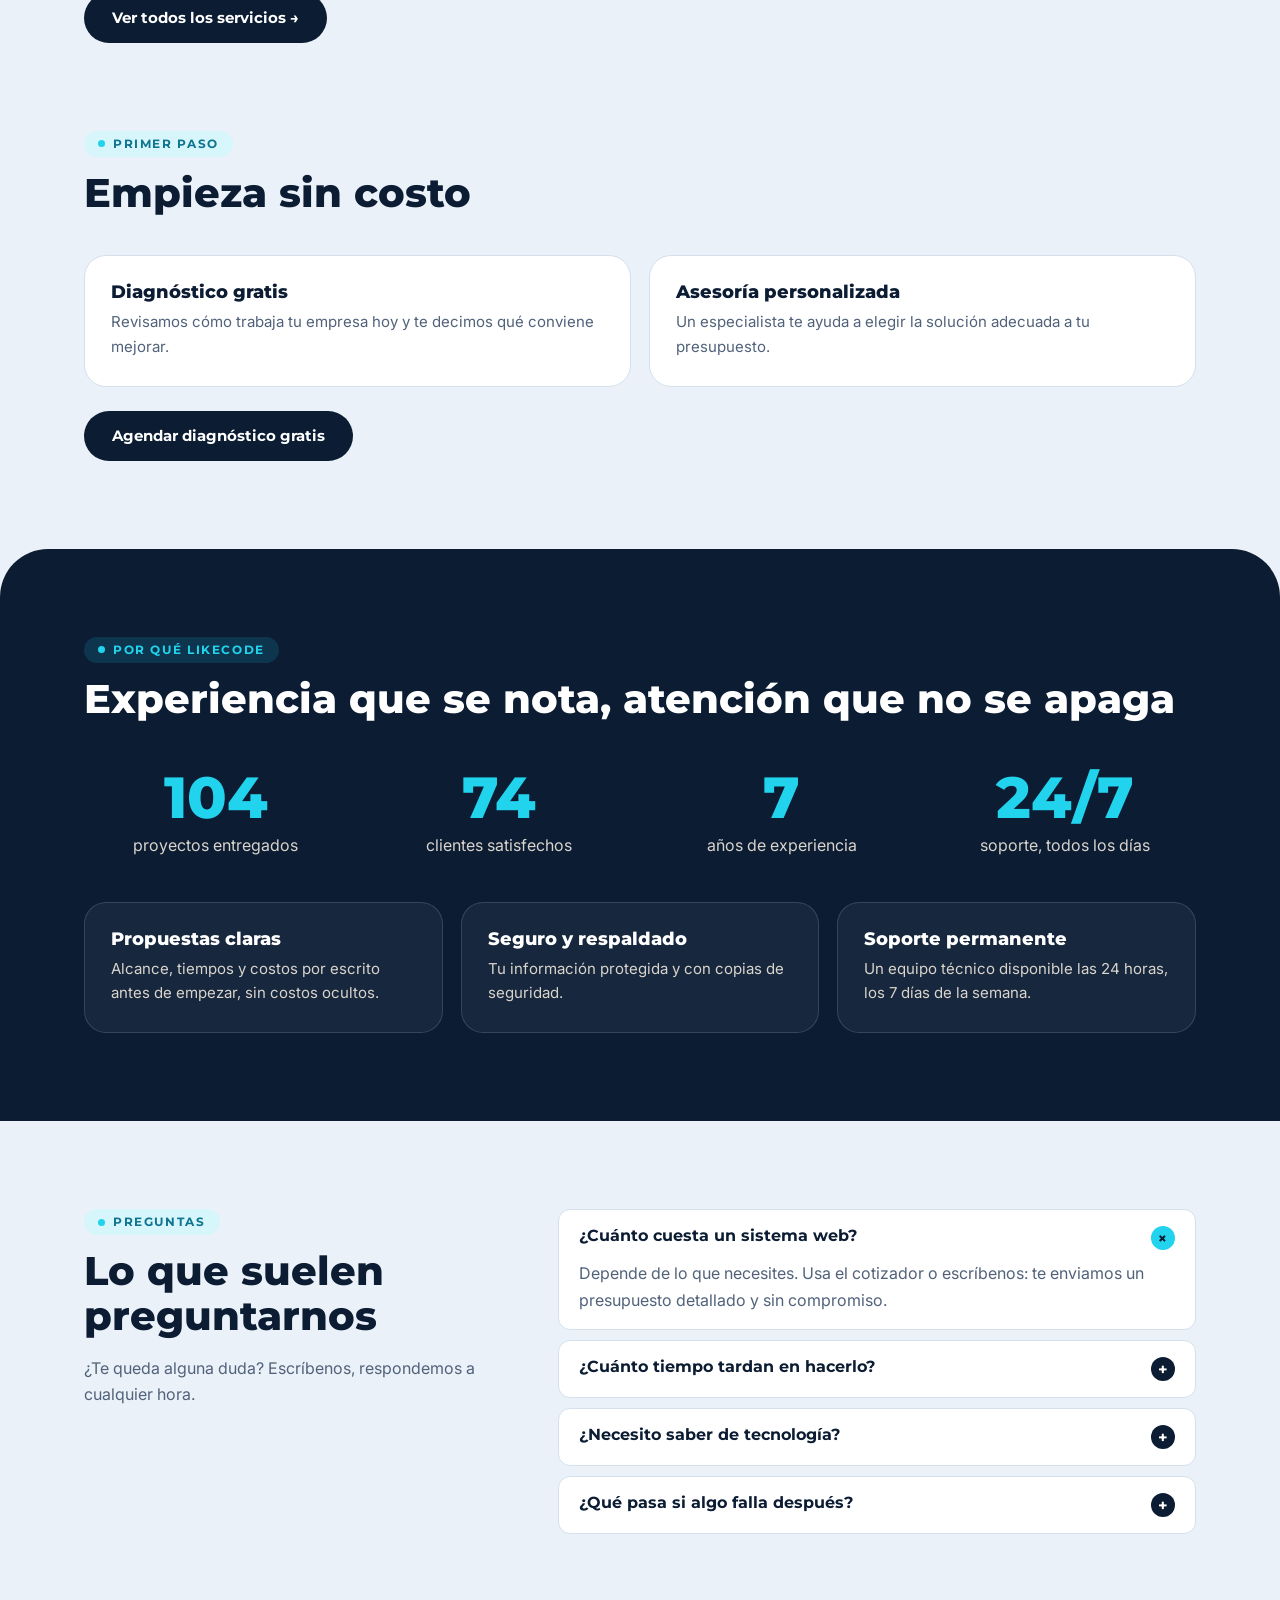
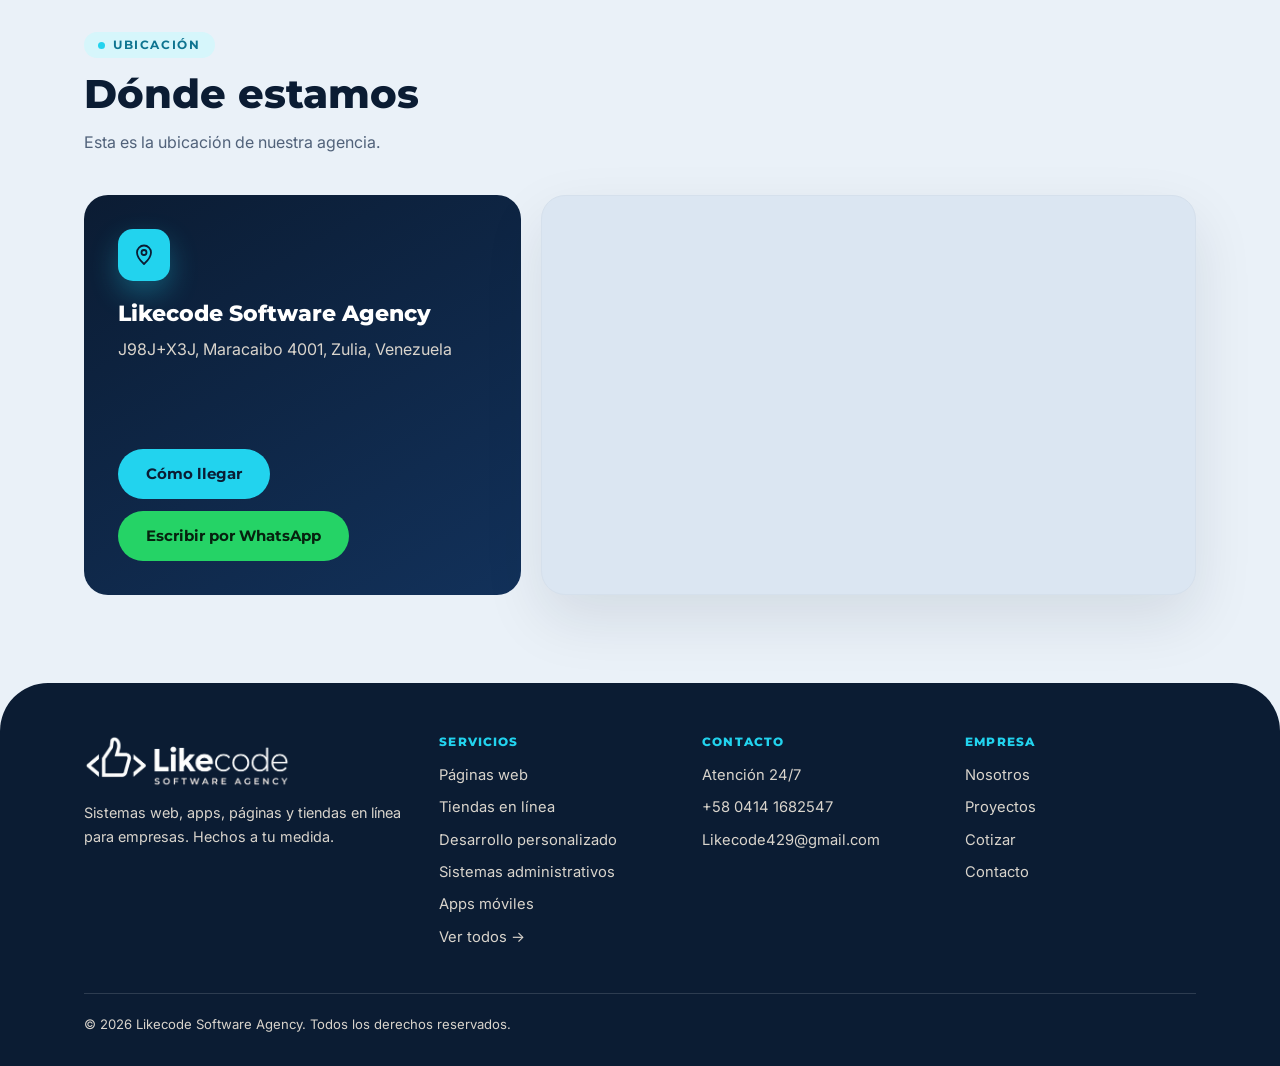
==== commit 25742cdb: "Update index.html" ====
--- a/index.html
+++ b/index.html
@@ -16,7 +16,7 @@
 <a class="logo" href="#inicio" aria-label="Likecode Software Agency, inicio"><img src="[data-uri]" alt="Likecode Software Agency" width="183" height="46"></a>
 <button class="menu" aria-expanded="false" aria-controls="nav" aria-label="Abrir menú"><span class="bars" aria-hidden="true"><i></i><i></i><i></i></span><span class="mtx">Menú</span></button>
 <nav id="nav" aria-label="Principal"><a data-p="inicio" href="#inicio">Inicio</a><a data-p="servicios" href="#servicios">Servicios</a><a data-p="proyectos" href="#proyectos">Proyectos</a><a data-p="cotizar" href="#cotizar">Cotizar</a><a data-p="nosotros" href="#nosotros">Nosotros</a><a data-p="contacto" href="#contacto">Contacto</a></nav>
-<a class="btn g" href="https://wa.me/584141682547" target="_blank" rel="noopener">WhatsApp</a>
+<div class="bt"><a class="btn g" href="https://wa.me/584141682547" target="_blank" rel="noopener">WhatsApp</a><a class="btn c" id="hg" href="https://mail.google.com/" target="_blank" rel="noopener">Gmail</a></div>
 </div></header>
 <div class="scrim" id="scrim" aria-hidden="true"></div>
 
@@ -96,7 +96,7 @@
 <div class="view" id="v-cotizar" hidden>
 <section class="sec"><div class="w">
 <div class="eb rv" style="margin-inline:auto">Cotizador</div><h2 class="rv" style="text-align:center">Cotiza tu proyecto en un minuto</h2>
-<p class="lead rv" style="text-align:center;margin-inline:auto">Elige tus servicios, responde unas preguntas sencillas y te preparamos un presupuesto sin compromiso.</p>
+<p class="lead rv" style="text-align:center;margin-inline:auto">Elige tu servicio, responde unas preguntas sencillas y te preparamos un presupuesto sin compromiso.</p>
 <div class="wz"><div class="pr"><i id="pg"></i></div><div class="sp" id="sp"></div><div id="wb" aria-live="polite"></div>
 <div class="wn"><button class="bk" id="bk" type="button">‹ Atrás</button><button class="btn c" id="nt" type="button">Siguiente</button></div></div>
 </div></section>
@@ -118,15 +118,15 @@
 <div class="view" id="v-contacto" hidden>
 <section class="ph dk"><div class="w"><div class="bc">Inicio / Contacto</div><h1>Contacto</h1><p>Escríbenos por WhatsApp o llámanos. Respondemos a cualquier hora.</p></div></section>
 <section class="sec"><div class="w">
-<div class="ci"><div><small>WhatsApp</small>+58 0414 1682547</div><div><small>Teléfono</small>+58 0414 1682547</div><div><small>Correo</small>hola@likecode.com</div><div><small>Horario</small>24 horas, los 7 días</div></div>
+<div class="ci"><div><small>WhatsApp</small>+58 0414 1682547</div><div><small>Teléfono</small>+58 0414 1682547</div><div><small>Correo</small>Likecode429@gmail.com</div><div><small>Horario</small>24 horas, los 7 días</div></div>
 <div class="cg">
 <div class="cp"><h2>Hablemos de tu proyecto</h2><p>La forma más rápida es WhatsApp. Te respondemos a cualquier hora.</p><a class="btn g" href="https://wa.me/584141682547" target="_blank" rel="noopener" style="margin-top:12px">Escribir por WhatsApp</a></div>
-<form class="fm" id="f"><h3 style="margin-bottom:6px">¿Prefieres escribirnos aquí?</h3><p style="margin:0 0 18px;font-size:.9rem">Al enviar, se abre WhatsApp con tu mensaje listo. Todos los campos son obligatorios.</p>
+<form class="fm" id="f"><h3 style="margin-bottom:6px">¿Prefieres escribirnos aquí?</h3><p style="margin:0 0 18px;font-size:.9rem">Elige cómo enviarlo: se abre WhatsApp o Gmail con tu mensaje listo. Todos los campos son obligatorios.</p>
 <div class="f"><div><label for="n">Nombre y apellido</label><input id="n" required autocomplete="name"></div><div><label for="o">Empresa o negocio</label><input id="o" required autocomplete="organization"></div></div>
 <div class="f"><div><label for="e">Correo electrónico</label><input id="e" type="email" required autocomplete="email"></div><div><label for="p">Teléfono</label><input id="p" type="tel" required autocomplete="tel"></div></div>
 <div class="ff"><label for="t">¿Qué te interesa?</label><select id="t"></select></div>
 <div class="ff"><label for="m">Cuéntanos qué necesitas</label><textarea id="m" rows="4" maxlength="1000" required></textarea></div>
-<button class="btn c" type="submit">Enviar por WhatsApp</button></form>
+<div class="row"><button class="btn g" type="submit">Enviar por WhatsApp</button><button class="btn c" type="button" id="fg">Enviar por Gmail</button></div></form>
 </div></div></section>
 </div>
 </main>
@@ -137,7 +137,7 @@
 <div class="fg">
 <div><a class="logo" href="#inicio" aria-label="Likecode Software Agency, inicio"><img src="[data-uri]" alt="Likecode Software Agency" width="206" height="52"></a><p style="margin-top:14px;font-size:.9rem;color:#D9D4CC">Sistemas web, apps, páginas y tiendas en línea para empresas. Hechos a tu medida.</p></div>
 <div><h4>Servicios</h4><ul id="fs"></ul></div>
-<div><h4>Contacto</h4><ul><li>Atención 24/7</li><li><a href="https://wa.me/584141682547">+58 0414 1682547</a></li><li><a href="mailto:hola@likecode.com">hola@likecode.com</a></li></ul></div>
+<div><h4>Contacto</h4><ul><li>Atención 24/7</li><li><a href="https://wa.me/584141682547">+58 0414 1682547</a></li><li><a href="mailto:Likecode429@gmail.com">Likecode429@gmail.com</a></li></ul></div>
 <div><h4>Empresa</h4><ul><li><a href="#nosotros">Nosotros</a></li><li><a href="#proyectos">Proyectos</a></li><li><a href="#cotizar">Cotizar</a></li><li><a href="#contacto">Contacto</a></li></ul></div>
 </div>
 <div class="cr">© 2026 Likecode Software Agency. Todos los derechos reservados.</div>
--- a/style.css
+++ b/style.css
@@ -278,3 +278,18 @@
 }
 @media(max-height:480px) and (orientation:landscape){.sec{padding:40px 0}.hero .hg{min-height:0}}
 @media(prefers-reduced-motion:reduce){*,*::before,*::after{animation:none!important;transition:none!important;scroll-behavior:auto!important}.rv{opacity:1;transform:none}.ch i{transform:none}}
+
+/* cotizador: títulos de grupo dentro de las opciones */
+.gt{grid-column:1/-1;max-width:none;margin:14px 0 -2px;font:800 .82rem var(--h);color:var(--link)}.gt:first-child{margin-top:0}
+@media(max-width:600px){.op:has(.gt){grid-template-columns:repeat(2,minmax(0,1fr));gap:10px}.op:has(.gt) .ob{padding:13px 12px;fo